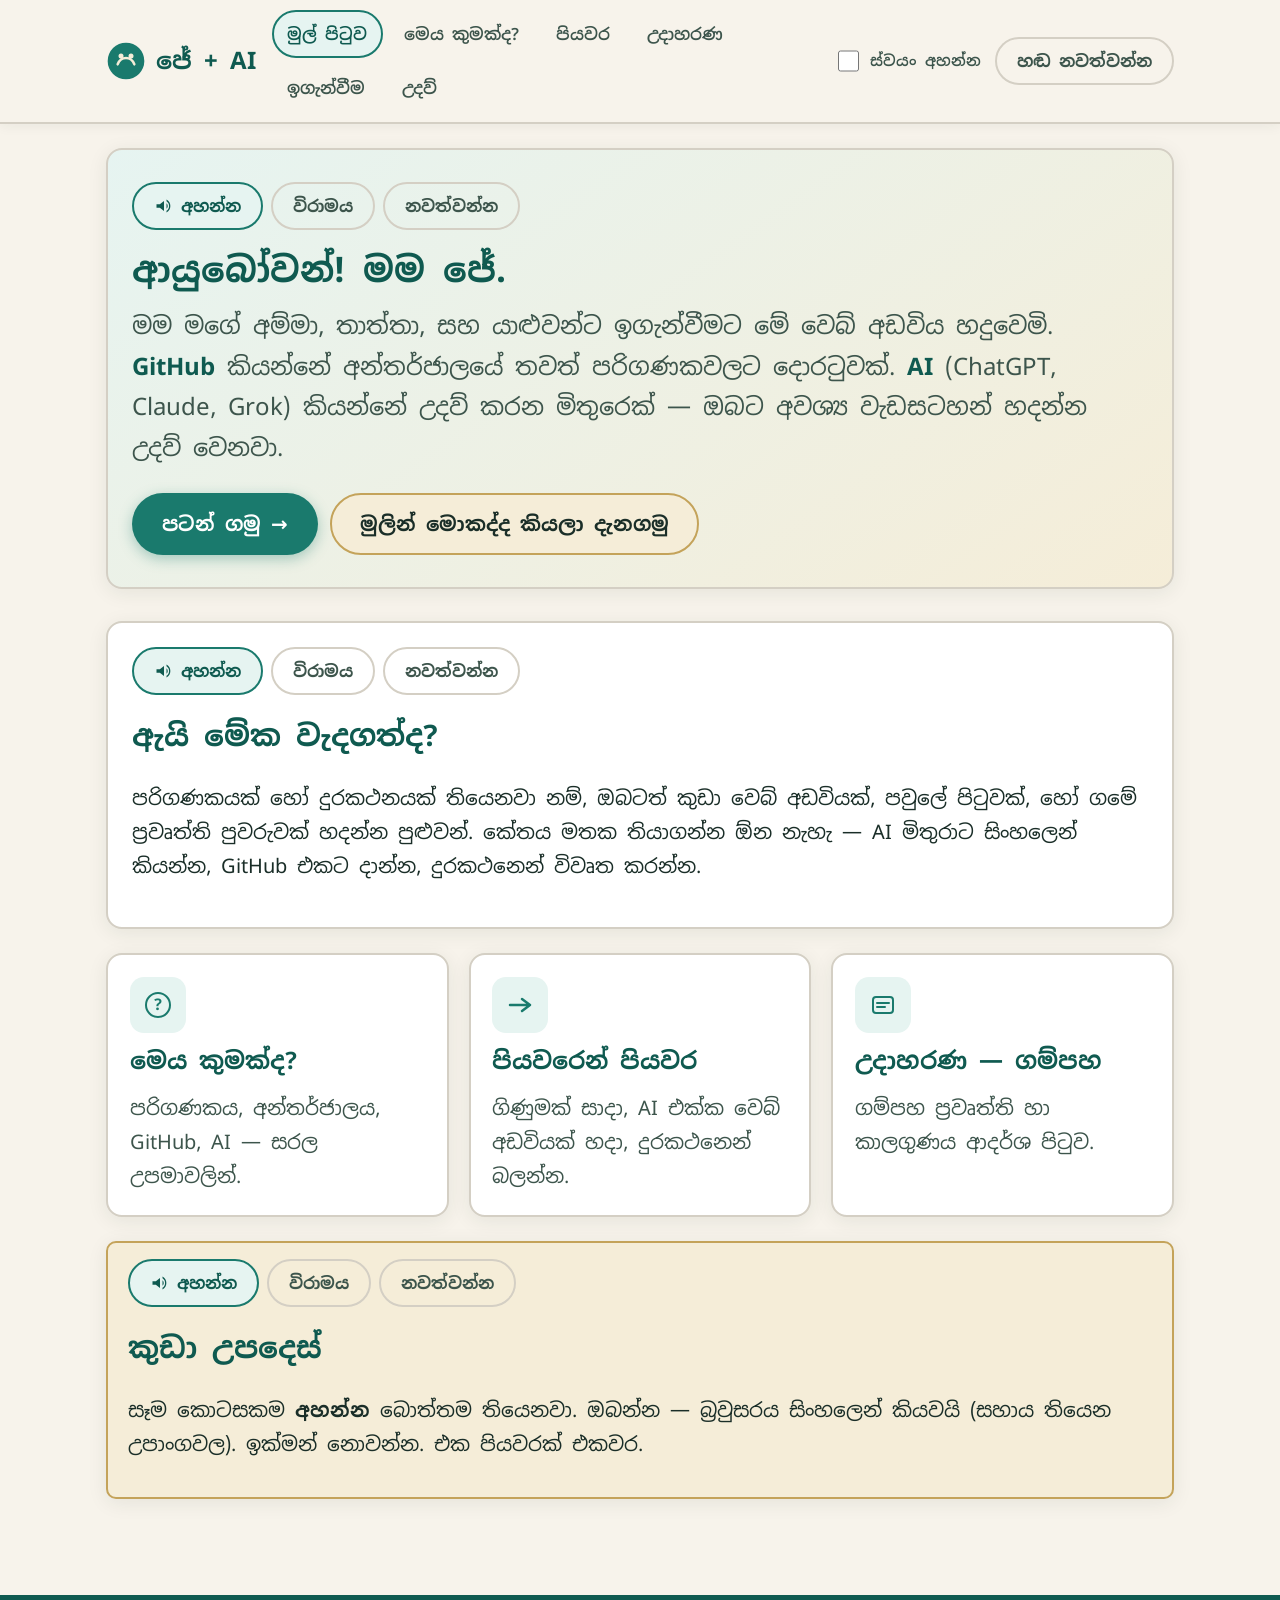
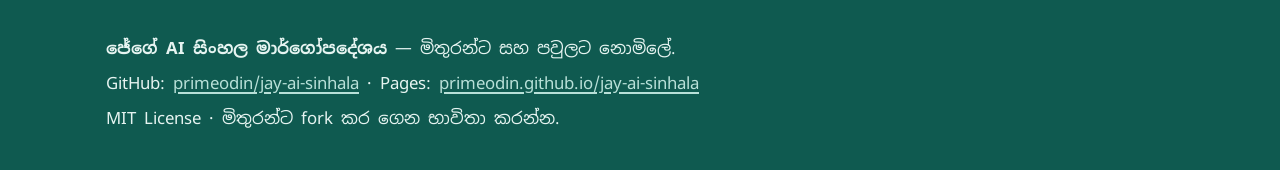
==== docs/index.html @ 4b72a9f9 "Add complete Sinhala static learning site for GitHub Pages Elder-friendly multi-page site (docs/) wi" ====
<!DOCTYPE html>
<html lang="si">
<head>
  <meta charset="utf-8" />
  <meta name="viewport" content="width=device-width, initial-scale=1" />
  <meta name="description" content="ජේ ඉගැන්වීම — GitHub සහ AI මෙවලම් සිංහලෙන්, වැඩිහිටියන්ට සරලව." />
  <title>මුල් පිටුව · ජේ + AI සිංහල</title>
  <link rel="preconnect" href="https://fonts.googleapis.com" />
  <link rel="preconnect" href="https://fonts.gstatic.com" crossorigin />
  <link href="https://fonts.googleapis.com/css2?family=Noto+Sans+Sinhala:wght@400;600;700;800&display=swap" rel="stylesheet" />
  <link rel="stylesheet" href="css/style.css" />
  
</head>
<body>

  <a class="skip" href="#main">ප්‍රධාන අන්තර්ගතයට යන්න</a>
  <header class="site-header">
    <div class="nav-inner">
      <a class="brand" href="index.html">
        <svg viewBox="0 0 48 48" aria-hidden="true"><circle cx="24" cy="24" r="22" fill="#1a7a6d"/><path d="M14 28c4-10 16-10 20 0" stroke="#f5edd8" stroke-width="3" fill="none" stroke-linecap="round"/><circle cx="18" cy="18" r="3" fill="#f5edd8"/><circle cx="30" cy="18" r="3" fill="#f5edd8"/></svg>
        ජේ + AI
      </a>
      <ul class="nav-links">
        <li><a href="index.html">මුල් පිටුව</a></li>
        <li><a href="what.html">මෙය කුමක්ද?</a></li>
        <li><a href="steps.html">පියවර</a></li>
        <li><a href="examples.html">උදාහරණ</a></li>
        <li><a href="teaching.html">ඉගැන්වීම</a></li>
        <li><a href="help.html">උදව්</a></li>
      </ul>
      <div class="nav-tools">
        <label class="toggle" title="පිටුව විවෘත වූ විට පළමු කොටස අහන්න">
          <input type="checkbox" id="auto-read-toggle" />
          ස්වයං අහන්න
        </label>
        <button type="button" class="btn btn-ghost" id="stop-all-speech">හඬ නවත්වන්න</button>
      </div>
    </div>
  </header>

  <main id="main" class="wrap">

    <section class="hero" data-listen-root id="hero-home">
      <h1>ආයුබෝවන්! මම ජේ.</h1>
      <p class="lead">
        මම මගේ අම්මා, තාත්තා, සහ යාළුවන්ට ඉගැන්වීමට මේ වෙබ් අඩවිය හදුවෙමි.
        <span class="term">GitHub</span> කියන්නේ අන්තර්ජාලයේ තවත් පරිගණකවලට දොරටුවක්.
        <span class="term">AI</span> (ChatGPT, Claude, Grok) කියන්නේ උදව් කරන මිතුරෙක් — ඔබට අවශ්‍ය වැඩසටහන් හදන්න උදව් වෙනවා.
      </p>
      <div class="hero-actions">
        <a class="btn btn-primary btn-lg" href="steps.html">පටන් ගමු →</a>
        <a class="btn btn-secondary btn-lg" href="what.html">මුලින් මොකද්ද කියලා දැනගමු</a>
      </div>
    </section>

    <section class="section" data-listen-root id="home-why">
      <h2>ඇයි මේක වැදගත්ද?</h2>
      <p>
        පරිගණකයක් හෝ දුරකථනයක් තියෙනවා නම්, ඔබටත් කුඩා වෙබ් අඩවියක්, පවුලේ පිටුවක්,
        හෝ ගමේ ප්‍රවෘත්ති පුවරුවක් හදන්න පුළුවන්. කේතය මතක තියාගන්න ඕන නැහැ —
        AI මිතුරාට සිංහලෙන් කියන්න, GitHub එකට දාන්න, දුරකථනෙන් විවෘත කරන්න.
      </p>
    </section>

    <div class="card-grid">
      <a class="card" href="what.html" style="text-decoration:none;color:inherit">
        <div class="icon-wrap">
          <svg viewBox="0 0 32 32" fill="none"><circle cx="16" cy="16" r="12" stroke="#1a7a6d" stroke-width="2"/><text x="16" y="21" text-anchor="middle" fill="#1a7a6d" font-size="16" font-weight="700">?</text></svg>
        </div>
        <h3>මෙය කුමක්ද?</h3>
        <p>පරිගණකය, අන්තර්ජාලය, GitHub, AI — සරල උපමාවලින්.</p>
      </a>
      <a class="card" href="steps.html" style="text-decoration:none;color:inherit">
        <div class="icon-wrap">
          <svg viewBox="0 0 32 32" fill="none"><path d="M6 16h20M18 10l8 6-8 6" stroke="#1a7a6d" stroke-width="2.5" stroke-linecap="round" stroke-linejoin="round"/></svg>
        </div>
        <h3>පියවරෙන් පියවර</h3>
        <p>ගිණුමක් සාදා, AI එක්ක වෙබ් අඩවියක් හදා, දුරකථනෙන් බලන්න.</p>
      </a>
      <a class="card" href="examples.html" style="text-decoration:none;color:inherit">
        <div class="icon-wrap">
          <svg viewBox="0 0 32 32" fill="none"><rect x="6" y="8" width="20" height="16" rx="3" stroke="#1a7a6d" stroke-width="2"/><path d="M10 14h12M10 18h8" stroke="#1a7a6d" stroke-width="2" stroke-linecap="round"/></svg>
        </div>
        <h3>උදාහරණ — ගම්පහ</h3>
        <p>ගම්පහ ප්‍රවෘත්ති හා කාලගුණය ආදර්ශ පිටුව.</p>
      </a>
    </div>

    <section class="section note" data-listen-root id="home-tip">
      <h2>කුඩා උපදෙස්</h2>
      <p>
        සෑම කොටසකම <strong>අහන්න</strong> බොත්තම තියෙනවා. ඔබන්න — බ්‍රවුසරය සිංහලෙන් කියවයි
        (සහාය තියෙන උපාංගවල). ඉක්මන් නොවන්න. එක පියවරක් එකවර.
      </p>
    </section>

  </main>

  <footer class="site-footer">
    <div class="wrap">
      <p><strong>ජේගේ AI සිංහල මාර්ගෝපදේශය</strong> — මිතුරන්ට සහ පවුලට නොමිලේ.</p>
      <p>GitHub: <a href="https://github.com/primeodin/jay-ai-sinhala">primeodin/jay-ai-sinhala</a>
         · Pages: <a href="https://primeodin.github.io/jay-ai-sinhala/">primeodin.github.io/jay-ai-sinhala</a></p>
      <p>MIT License · මිතුරන්ට fork කර ගෙන භාවිතා කරන්න.</p>
    </div>
  </footer>
  <script src="js/main.js"></script>

</body>
</html>
---- docs/css/style.css ----
/* Jay AI Sinhala — warm, calm, elder-friendly */
:root {
  --bg: #f7f3eb;
  --bg-card: #ffffff;
  --ink: #1a2e28;
  --ink-soft: #3d554c;
  --teal: #1a7a6d;
  --teal-dark: #0f5a50;
  --teal-light: #e6f4f1;
  --gold: #c4a35a;
  --gold-soft: #f5edd8;
  --coral: #c45c4a;
  --border: #d4cfc4;
  --shadow: 0 4px 20px rgba(26, 46, 40, 0.08);
  --radius: 16px;
  --radius-sm: 10px;
  --font: "Noto Sans Sinhala", "Iskoola Pota", "Nirmala UI", system-ui, sans-serif;
  --fs: 1.25rem;
  --fs-lg: 1.5rem;
  --fs-xl: 1.85rem;
  --fs-sm: 1.05rem;
  --tap: 48px;
}

*, *::before, *::after { box-sizing: border-box; }

html {
  scroll-behavior: smooth;
  font-size: 16px;
}

body {
  margin: 0;
  font-family: var(--font);
  font-size: var(--fs);
  line-height: 1.7;
  color: var(--ink);
  background: var(--bg);
  min-height: 100vh;
}

img, svg { max-width: 100%; height: auto; display: block; }

a {
  color: var(--teal-dark);
  text-decoration-thickness: 2px;
  text-underline-offset: 3px;
}
a:hover { color: var(--teal); }

.skip {
  position: absolute;
  left: -9999px;
  top: 0;
  background: var(--teal);
  color: #fff;
  padding: 0.75rem 1.25rem;
  z-index: 1000;
  border-radius: var(--radius-sm);
}
.skip:focus { left: 1rem; top: 1rem; }

.site-header {
  position: sticky;
  top: 0;
  z-index: 100;
  background: rgba(247, 243, 235, 0.95);
  backdrop-filter: blur(8px);
  border-bottom: 2px solid var(--border);
  box-shadow: 0 2px 12px rgba(26, 46, 40, 0.06);
}

.nav-inner {
  max-width: 1100px;
  margin: 0 auto;
  padding: 0.65rem 1rem;
  display: flex;
  flex-wrap: wrap;
  align-items: center;
  gap: 0.5rem 1rem;
}

.brand {
  display: flex;
  align-items: center;
  gap: 0.6rem;
  font-weight: 700;
  font-size: var(--fs-lg);
  color: var(--teal-dark);
  text-decoration: none;
}
.brand svg { width: 40px; height: 40px; flex-shrink: 0; }

.nav-links {
  display: flex;
  flex-wrap: wrap;
  gap: 0.35rem;
  list-style: none;
  margin: 0;
  padding: 0;
  flex: 1;
}

.nav-links a {
  display: inline-flex;
  align-items: center;
  min-height: var(--tap);
  padding: 0.4rem 0.85rem;
  border-radius: 999px;
  text-decoration: none;
  color: var(--ink-soft);
  font-size: var(--fs-sm);
  font-weight: 600;
  border: 2px solid transparent;
}
.nav-links a:hover,
.nav-links a[aria-current="page"] {
  background: var(--teal-light);
  color: var(--teal-dark);
  border-color: var(--teal);
}

.nav-tools {
  display: flex;
  flex-wrap: wrap;
  gap: 0.4rem;
  align-items: center;
}

.btn {
  display: inline-flex;
  align-items: center;
  justify-content: center;
  gap: 0.45rem;
  min-height: var(--tap);
  padding: 0.55rem 1.25rem;
  font-family: inherit;
  font-size: var(--fs-sm);
  font-weight: 700;
  border-radius: 999px;
  border: 2px solid transparent;
  cursor: pointer;
  text-decoration: none;
  transition: background 0.15s, transform 0.1s, box-shadow 0.15s;
}
.btn:active { transform: scale(0.98); }
.btn:focus-visible {
  outline: 3px solid var(--gold);
  outline-offset: 2px;
}

.btn-primary {
  background: var(--teal);
  color: #fff;
  box-shadow: 0 4px 14px rgba(26, 122, 109, 0.35);
}
.btn-primary:hover { background: var(--teal-dark); color: #fff; }

.btn-secondary {
  background: var(--gold-soft);
  color: var(--ink);
  border-color: var(--gold);
}
.btn-secondary:hover { background: #efe2c0; }

.btn-listen {
  background: var(--teal-light);
  color: var(--teal-dark);
  border-color: var(--teal);
}
.btn-listen:hover { background: #d0ebe6; }
.btn-listen.is-playing {
  background: var(--coral);
  color: #fff;
  border-color: var(--coral);
}

.btn-ghost {
  background: transparent;
  color: var(--ink-soft);
  border-color: var(--border);
}
.btn-ghost:hover { background: #fff; }

.btn-lg {
  min-height: 56px;
  padding: 0.75rem 1.75rem;
  font-size: var(--fs);
}

.wrap {
  max-width: 1100px;
  margin: 0 auto;
  padding: 1.5rem 1rem 3rem;
}

.hero {
  background: linear-gradient(145deg, var(--teal-light) 0%, var(--gold-soft) 100%);
  border-radius: var(--radius);
  padding: 2rem 1.5rem;
  margin-bottom: 2rem;
  box-shadow: var(--shadow);
  border: 2px solid var(--border);
}
.hero h1 {
  margin: 0 0 0.75rem;
  font-size: clamp(1.6rem, 4vw, 2.2rem);
  line-height: 1.35;
  color: var(--teal-dark);
}
.hero .lead {
  font-size: var(--fs-lg);
  color: var(--ink-soft);
  margin: 0 0 1.5rem;
  max-width: 40em;
}
.hero-actions {
  display: flex;
  flex-wrap: wrap;
  gap: 0.75rem;
}

.card-grid {
  display: grid;
  grid-template-columns: repeat(auto-fit, minmax(260px, 1fr));
  gap: 1.25rem;
  margin: 1.5rem 0;
}

.card {
  background: var(--bg-card);
  border: 2px solid var(--border);
  border-radius: var(--radius);
  padding: 1.35rem;
  box-shadow: var(--shadow);
}
.card h2, .card h3 {
  margin: 0.5rem 0 0.6rem;
  font-size: var(--fs-lg);
  color: var(--teal-dark);
}
.card p { margin: 0; color: var(--ink-soft); }
.card .icon-wrap {
  width: 56px;
  height: 56px;
  border-radius: 14px;
  background: var(--teal-light);
  display: flex;
  align-items: center;
  justify-content: center;
}
.card .icon-wrap svg { width: 32px; height: 32px; }

.section {
  background: var(--bg-card);
  border: 2px solid var(--border);
  border-radius: var(--radius);
  padding: 1.5rem;
  margin-bottom: 1.5rem;
  box-shadow: var(--shadow);
}
.section h2 {
  margin: 0 0 1rem;
  font-size: var(--fs-xl);
  color: var(--teal-dark);
  display: flex;
  flex-wrap: wrap;
  align-items: center;
  gap: 0.75rem;
}
.section h3 {
  margin: 1.25rem 0 0.5rem;
  font-size: var(--fs-lg);
  color: var(--ink);
}

.listen-bar {
  display: flex;
  flex-wrap: wrap;
  gap: 0.5rem;
  margin-bottom: 1rem;
}

.steps {
  list-style: none;
  margin: 0;
  padding: 0;
  counter-reset: step;
}
.steps > li {
  position: relative;
  padding: 1.25rem 1.25rem 1.25rem 4.5rem;
  margin-bottom: 1rem;
  background: var(--bg);
  border-radius: var(--radius-sm);
  border: 2px solid var(--border);
  counter-increment: step;
}
.steps > li::before {
  content: counter(step);
  position: absolute;
  left: 1rem;
  top: 1.25rem;
  width: 2.75rem;
  height: 2.75rem;
  border-radius: 50%;
  background: var(--teal);
  color: #fff;
  font-weight: 800;
  display: flex;
  align-items: center;
  justify-content: center;
  font-size: 1.15rem;
}
.steps > li h3 {
  margin: 0 0 0.4rem;
  font-size: var(--fs-lg);
}
.steps > li p { margin: 0; color: var(--ink-soft); }

.safety {
  background: #fff5f3;
  border: 2px solid #e8a99f;
  border-radius: var(--radius-sm);
  padding: 1rem 1.25rem;
  margin: 1rem 0;
}
.safety strong { color: var(--coral); }

.note {
  background: var(--gold-soft);
  border: 2px solid var(--gold);
  border-radius: var(--radius-sm);
  padding: 1rem 1.25rem;
  margin: 1rem 0;
}

.term {
  font-weight: 700;
  color: var(--teal-dark);
  white-space: nowrap;
}

.faq details {
  background: var(--bg);
  border: 2px solid var(--border);
  border-radius: var(--radius-sm);
  padding: 0.85rem 1.15rem;
  margin-bottom: 0.75rem;
}
.faq summary {
  cursor: pointer;
  font-weight: 700;
  font-size: var(--fs);
  color: var(--teal-dark);
  min-height: var(--tap);
  display: flex;
  align-items: center;
  list-style: none;
}
.faq summary::-webkit-details-marker { display: none; }
.faq summary::before {
  content: "▸ ";
  margin-right: 0.35rem;
  color: var(--teal);
}
.faq details[open] summary::before { content: "▾ "; }
.faq details p { margin: 0.5rem 0 0.25rem; color: var(--ink-soft); }

.check-list {
  list-style: none;
  margin: 0;
  padding: 0;
}
.check-list li {
  display: flex;
  gap: 0.75rem;
  align-items: flex-start;
  padding: 0.75rem 0;
  border-bottom: 1px solid var(--border);
  font-size: var(--fs);
}
.check-list li:last-child { border-bottom: none; }
.check-list .mark {
  flex-shrink: 0;
  width: 28px;
  height: 28px;
  border-radius: 8px;
  background: var(--teal-light);
  color: var(--teal-dark);
  display: flex;
  align-items: center;
  justify-content: center;
  font-weight: 800;
  margin-top: 0.15rem;
}

.demo-frame {
  border: 3px dashed var(--teal);
  border-radius: var(--radius);
  padding: 1rem;
  background: #fff;
  margin: 1rem 0;
}
.demo-frame iframe {
  width: 100%;
  min-height: 420px;
  border: 2px solid var(--border);
  border-radius: var(--radius-sm);
}

.placeholder-slot {
  border: 2px dashed #9ab5ae;
  border-radius: var(--radius-sm);
  background: #f0f7f5;
  padding: 1.5rem;
  text-align: center;
  color: var(--ink-soft);
  min-height: 100px;
  display: flex;
  flex-direction: column;
  align-items: center;
  justify-content: center;
  gap: 0.35rem;
}
.placeholder-slot .label {
  font-weight: 700;
  color: var(--teal-dark);
  font-size: var(--fs-sm);
}

.site-footer {
  background: var(--teal-dark);
  color: #e6f4f1;
  padding: 2rem 1rem;
  margin-top: 2rem;
}
.site-footer .wrap { padding-top: 0; padding-bottom: 0; }
.site-footer a { color: #b8e0d8; }
.site-footer p { margin: 0.4rem 0; font-size: var(--fs-sm); }

.tts-toast {
  position: fixed;
  bottom: 1.25rem;
  left: 50%;
  transform: translateX(-50%);
  background: var(--ink);
  color: #fff;
  padding: 0.85rem 1.35rem;
  border-radius: var(--radius-sm);
  font-size: var(--fs-sm);
  max-width: 90vw;
  z-index: 200;
  box-shadow: 0 8px 24px rgba(0,0,0,0.25);
  display: none;
}
.tts-toast.show { display: block; }

.toggle {
  display: inline-flex;
  align-items: center;
  gap: 0.45rem;
  font-size: 0.95rem;
  font-weight: 600;
  color: var(--ink-soft);
  cursor: pointer;
  min-height: var(--tap);
  padding: 0 0.5rem;
}
.toggle input {
  width: 1.35rem;
  height: 1.35rem;
  accent-color: var(--teal);
}

@media (max-width: 720px) {
  .nav-links { width: 100%; order: 3; }
  .nav-links a { font-size: 0.95rem; padding: 0.35rem 0.65rem; }
  .steps > li { padding-left: 1.25rem; padding-top: 4rem; }
  .steps > li::before { top: 0.85rem; left: 1rem; }
}

@media (prefers-reduced-motion: reduce) {
  html { scroll-behavior: auto; }
  .btn { transition: none; }
}
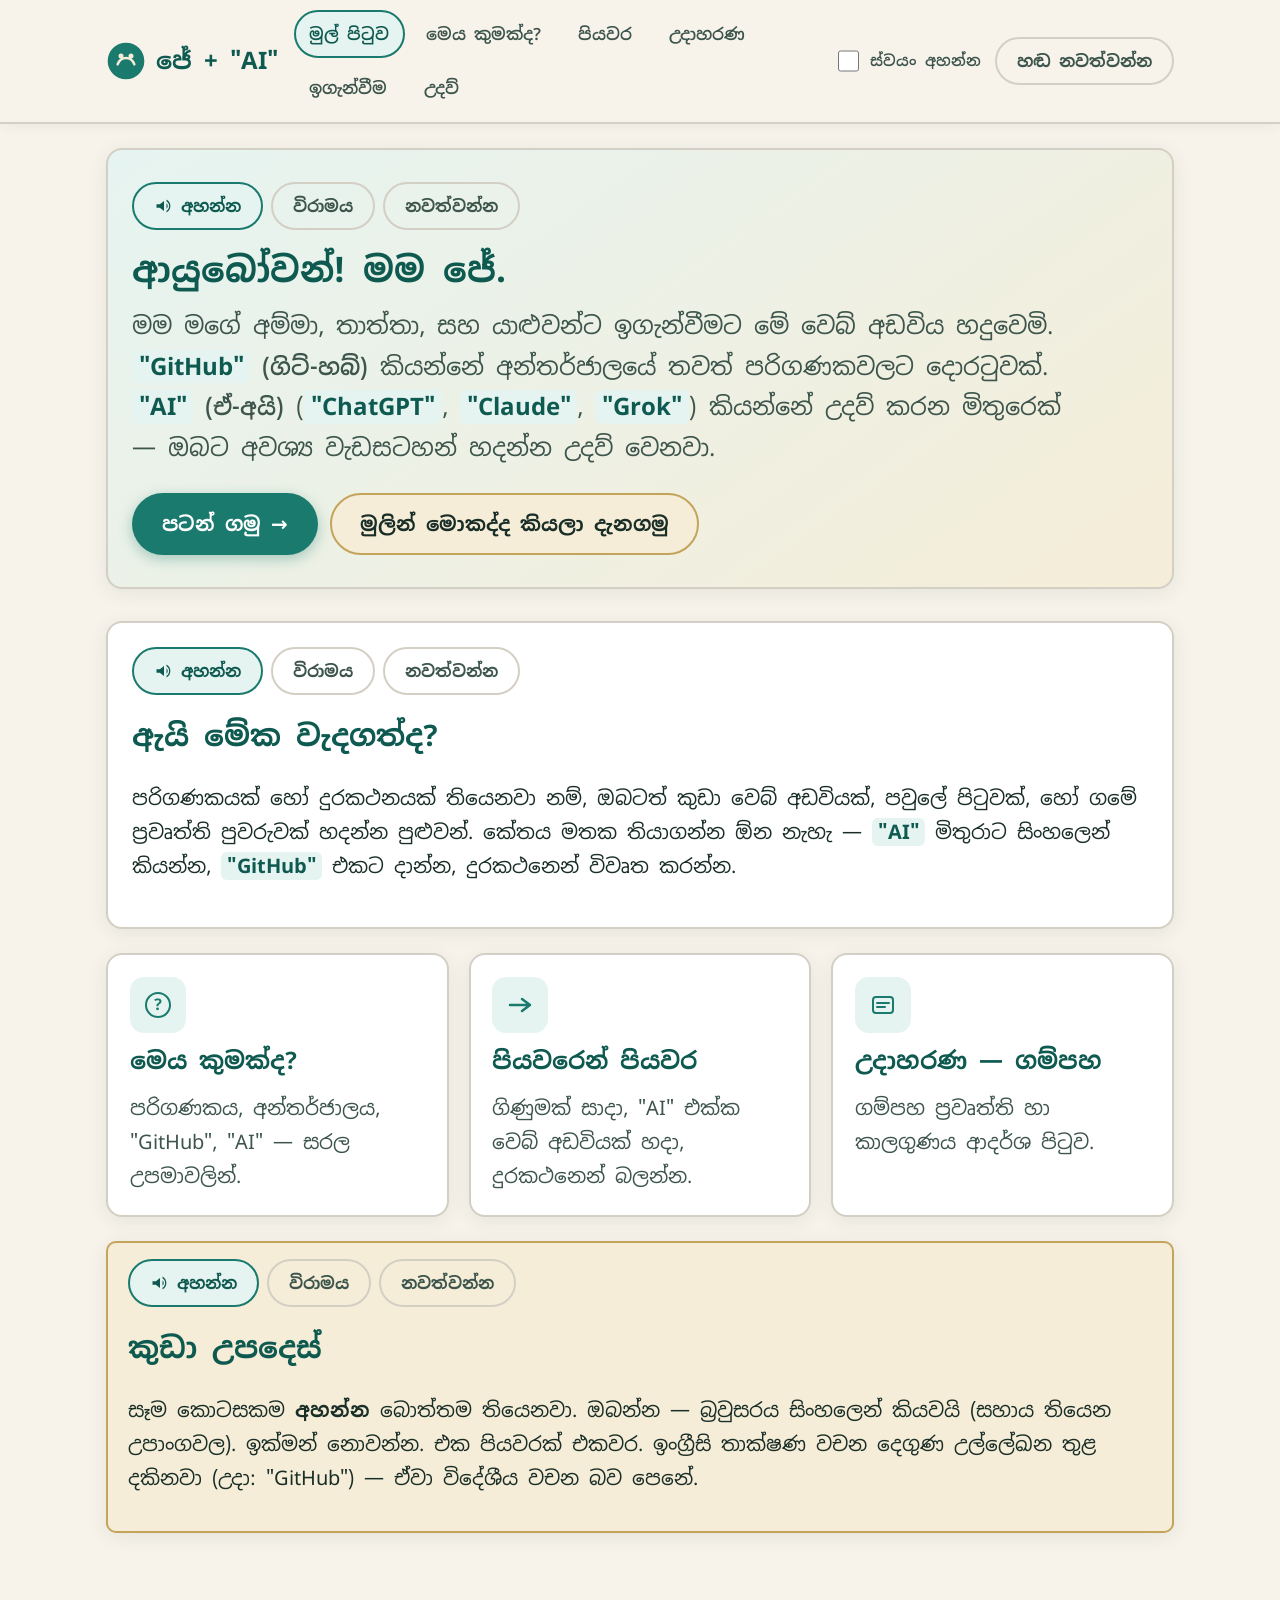
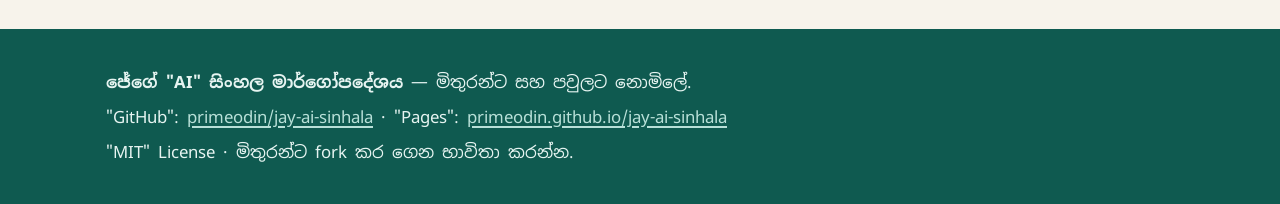
==== commit ab59cf98: "Quote English tech terms with Sinhala glosses; add Dilu listen audio Wrap foreign terms like "GitHub" ====
--- a/docs/index.html
+++ b/docs/index.html
@@ -3,22 +3,20 @@
 <head>
   <meta charset="utf-8" />
   <meta name="viewport" content="width=device-width, initial-scale=1" />
-  <meta name="description" content="ජේ ඉගැන්වීම — GitHub සහ AI මෙවලම් සිංහලෙන්, වැඩිහිටියන්ට සරලව." />
-  <title>මුල් පිටුව · ජේ + AI සිංහල</title>
+  <meta name="description" content="ජේ ඉගැන්වීම — &quot;GitHub&quot; සහ &quot;AI&quot; මෙවලම් සිංහලෙන්, වැඩිහිටියන්ට සරලව." />
+  <title>මුල් පිටුව · ජේ + "AI" සිංහල</title>
   <link rel="preconnect" href="https://fonts.googleapis.com" />
   <link rel="preconnect" href="https://fonts.gstatic.com" crossorigin />
   <link href="https://fonts.googleapis.com/css2?family=Noto+Sans+Sinhala:wght@400;600;700;800&display=swap" rel="stylesheet" />
   <link rel="stylesheet" href="css/style.css" />
-  
 </head>
 <body>
-
   <a class="skip" href="#main">ප්‍රධාන අන්තර්ගතයට යන්න</a>
   <header class="site-header">
     <div class="nav-inner">
       <a class="brand" href="index.html">
         <svg viewBox="0 0 48 48" aria-hidden="true"><circle cx="24" cy="24" r="22" fill="#1a7a6d"/><path d="M14 28c4-10 16-10 20 0" stroke="#f5edd8" stroke-width="3" fill="none" stroke-linecap="round"/><circle cx="18" cy="18" r="3" fill="#f5edd8"/><circle cx="30" cy="18" r="3" fill="#f5edd8"/></svg>
-        ජේ + AI
+        ජේ + "AI"
       </a>
       <ul class="nav-links">
         <li><a href="index.html">මුල් පිටුව</a></li>
@@ -40,12 +38,16 @@
 
   <main id="main" class="wrap">
 
-    <section class="hero" data-listen-root id="hero-home">
+    <section class="hero" data-listen-root id="hero-home" data-audio="audio/home-intro.mp3" data-speak="ආයුබෝවන්! මම ජේ. මම මගේ අම්මා, තාත්තා, සහ යාළුවන්ට ඉගැන්වීමට මේ වෙබ් අඩවිය හදුවෙමි. ගිට්හබ් කියන්නේ අන්තර්ජාලයේ තවත් පරිගණකවලට දොරටුවක්. ඒ අයි — චැට් ජී පී ටී, ක්ලෝඩ්, ග්‍රොක් — කියන්නේ උදව් කරන මිතුරෙක්. ඔබට අවශ්‍ය වැඩසටහන් හදන්න උදව් වෙනවා.">
       <h1>ආයුබෝවන්! මම ජේ.</h1>
       <p class="lead">
         මම මගේ අම්මා, තාත්තා, සහ යාළුවන්ට ඉගැන්වීමට මේ වෙබ් අඩවිය හදුවෙමි.
-        <span class="term">GitHub</span> කියන්නේ අන්තර්ජාලයේ තවත් පරිගණකවලට දොරටුවක්.
-        <span class="term">AI</span> (ChatGPT, Claude, Grok) කියන්නේ උදව් කරන මිතුරෙක් — ඔබට අවශ්‍ය වැඩසටහන් හදන්න උදව් වෙනවා.
+        <span class="term" data-speak="ගිට්හබ්">"GitHub"</span> <span class="pron">(ගිට්-හබ්)</span> කියන්නේ අන්තර්ජාලයේ තවත් පරිගණකවලට දොරටුවක්.
+        <span class="term" data-speak="ඒ අයි">"AI"</span> <span class="pron">(ඒ-අයි)</span>
+        (<span class="term" data-speak="චැට් ජී පී ටී">"ChatGPT"</span>,
+        <span class="term" data-speak="ක්ලෝඩ්">"Claude"</span>,
+        <span class="term" data-speak="ග්‍රොක්">"Grok"</span>)
+        කියන්නේ උදව් කරන මිතුරෙක් — ඔබට අවශ්‍ය වැඩසටහන් හදන්න උදව් වෙනවා.
       </p>
       <div class="hero-actions">
         <a class="btn btn-primary btn-lg" href="steps.html">පටන් ගමු →</a>
@@ -53,12 +55,13 @@
       </div>
     </section>
 
-    <section class="section" data-listen-root id="home-why">
+    <section class="section" data-listen-root id="home-why" data-audio="audio/home-why.mp3" data-speak="ඇයි මේක වැදගත්ද? පරිගණකයක් හෝ දුරකථනයක් තියෙනවා නම්, ඔබටත් කුඩා වෙබ්සයිට් එකක්, පවුලේ පිටුවක්, හෝ ගමේ ප්‍රවෘත්ති පුවරුවක් හදන්න පුළුවන්. කේතය මතක තියාගන්න ඕන නැහැ — ඒ අයි මිතුරාට සිංහලෙන් කියන්න, ගිට්හබ් එකට දාන්න, දුරකථනෙන් විවෘත කරන්න.">
       <h2>ඇයි මේක වැදගත්ද?</h2>
       <p>
         පරිගණකයක් හෝ දුරකථනයක් තියෙනවා නම්, ඔබටත් කුඩා වෙබ් අඩවියක්, පවුලේ පිටුවක්,
         හෝ ගමේ ප්‍රවෘත්ති පුවරුවක් හදන්න පුළුවන්. කේතය මතක තියාගන්න ඕන නැහැ —
-        AI මිතුරාට සිංහලෙන් කියන්න, GitHub එකට දාන්න, දුරකථනෙන් විවෘත කරන්න.
+        <span class="term" data-speak="ඒ අයි">"AI"</span> මිතුරාට සිංහලෙන් කියන්න,
+        <span class="term" data-speak="ගිට්හබ්">"GitHub"</span> එකට දාන්න, දුරකථනෙන් විවෘත කරන්න.
       </p>
     </section>
 
@@ -68,14 +71,14 @@
           <svg viewBox="0 0 32 32" fill="none"><circle cx="16" cy="16" r="12" stroke="#1a7a6d" stroke-width="2"/><text x="16" y="21" text-anchor="middle" fill="#1a7a6d" font-size="16" font-weight="700">?</text></svg>
         </div>
         <h3>මෙය කුමක්ද?</h3>
-        <p>පරිගණකය, අන්තර්ජාලය, GitHub, AI — සරල උපමාවලින්.</p>
+        <p>පරිගණකය, අන්තර්ජාලය, "GitHub", "AI" — සරල උපමාවලින්.</p>
       </a>
       <a class="card" href="steps.html" style="text-decoration:none;color:inherit">
         <div class="icon-wrap">
           <svg viewBox="0 0 32 32" fill="none"><path d="M6 16h20M18 10l8 6-8 6" stroke="#1a7a6d" stroke-width="2.5" stroke-linecap="round" stroke-linejoin="round"/></svg>
         </div>
         <h3>පියවරෙන් පියවර</h3>
-        <p>ගිණුමක් සාදා, AI එක්ක වෙබ් අඩවියක් හදා, දුරකථනෙන් බලන්න.</p>
+        <p>ගිණුමක් සාදා, "AI" එක්ක වෙබ් අඩවියක් හදා, දුරකථනෙන් බලන්න.</p>
       </a>
       <a class="card" href="examples.html" style="text-decoration:none;color:inherit">
         <div class="icon-wrap">
@@ -86,11 +89,12 @@
       </a>
     </div>
 
-    <section class="section note" data-listen-root id="home-tip">
+    <section class="section note" data-listen-root id="home-tip" data-audio="audio/home-tip.mp3" data-speak="කුඩා උපදෙස්. සෑම කොටසකම අහන්න බොත්තම තියෙනවා. ඔබන්න — බ්‍රවුසරය සිංහලෙන් කියවයි. ඉක්මන් නොවන්න. එක පියවරක් එකවර.">
       <h2>කුඩා උපදෙස්</h2>
       <p>
         සෑම කොටසකම <strong>අහන්න</strong> බොත්තම තියෙනවා. ඔබන්න — බ්‍රවුසරය සිංහලෙන් කියවයි
         (සහාය තියෙන උපාංගවල). ඉක්මන් නොවන්න. එක පියවරක් එකවර.
+        ඉංග්‍රීසි තාක්ෂණ වචන දෙගුණ උල්ලේඛන තුළ දකිනවා (උදා: "GitHub") — ඒවා විදේශීය වචන බව පෙනේ.
       </p>
     </section>
 
@@ -98,10 +102,10 @@
 
   <footer class="site-footer">
     <div class="wrap">
-      <p><strong>ජේගේ AI සිංහල මාර්ගෝපදේශය</strong> — මිතුරන්ට සහ පවුලට නොමිලේ.</p>
-      <p>GitHub: <a href="https://github.com/primeodin/jay-ai-sinhala">primeodin/jay-ai-sinhala</a>
-         · Pages: <a href="https://primeodin.github.io/jay-ai-sinhala/">primeodin.github.io/jay-ai-sinhala</a></p>
-      <p>MIT License · මිතුරන්ට fork කර ගෙන භාවිතා කරන්න.</p>
+      <p><strong>ජේගේ "AI" සිංහල මාර්ගෝපදේශය</strong> — මිතුරන්ට සහ පවුලට නොමිලේ.</p>
+      <p>"GitHub": <a href="https://github.com/primeodin/jay-ai-sinhala">primeodin/jay-ai-sinhala</a>
+         · "Pages": <a href="https://primeodin.github.io/jay-ai-sinhala/">primeodin.github.io/jay-ai-sinhala</a></p>
+      <p>"MIT" License · මිතුරන්ට fork කර ගෙන භාවිතා කරන්න.</p>
     </div>
   </footer>
   <script src="js/main.js"></script>
--- a/docs/css/style.css
+++ b/docs/css/style.css
@@ -335,11 +335,6 @@
   margin: 1rem 0;
 }
 
-.term {
-  font-weight: 700;
-  color: var(--teal-dark);
-  white-space: nowrap;
-}
 
 .faq details {
   background: var(--bg);
@@ -484,3 +479,51 @@
   html { scroll-behavior: auto; }
   .btn { transition: none; }
 }
+
+
+/* English tech terms in quotes + Sinhala pronunciation */
+.term {
+  font-weight: 700;
+  color: var(--teal-dark);
+  font-family: var(--font), ui-monospace, monospace;
+  background: var(--teal-light);
+  padding: 0.05em 0.28em;
+  border-radius: 6px;
+  white-space: nowrap;
+}
+.pron {
+  color: var(--ink-soft);
+  font-weight: 600;
+  font-size: 0.95em;
+  white-space: nowrap;
+}
+
+.glossary-lead {
+  margin: 0 0 1rem;
+  color: var(--ink-soft);
+}
+.glossary-list {
+  display: grid;
+  grid-template-columns: repeat(auto-fit, minmax(220px, 1fr));
+  gap: 0.65rem 1rem;
+  margin: 0;
+}
+.glossary-list > div {
+  display: flex;
+  flex-wrap: wrap;
+  align-items: baseline;
+  gap: 0.35rem 0.6rem;
+  background: var(--bg);
+  border: 2px solid var(--border);
+  border-radius: var(--radius-sm);
+  padding: 0.65rem 0.85rem;
+}
+.glossary-list dt {
+  margin: 0;
+  font-size: var(--fs);
+}
+.glossary-list dd {
+  margin: 0;
+  color: var(--ink-soft);
+  font-weight: 600;
+}
